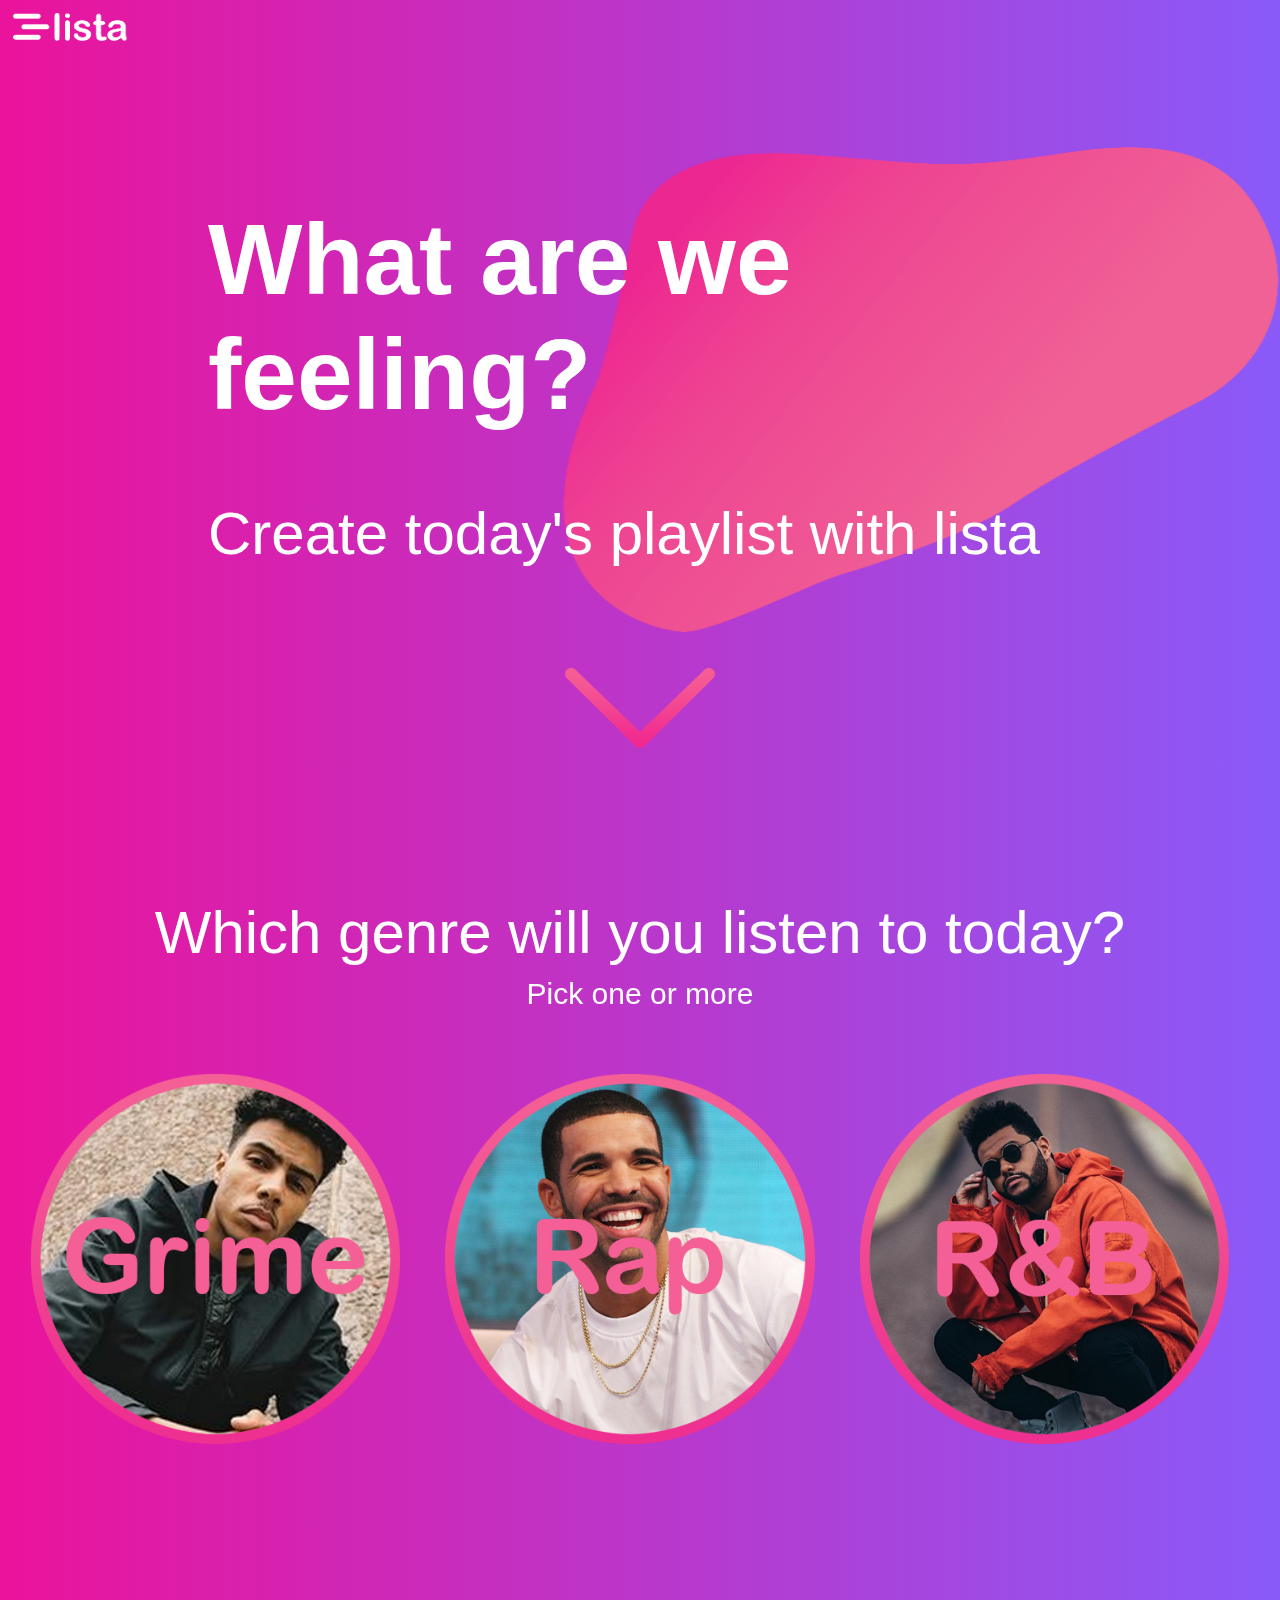
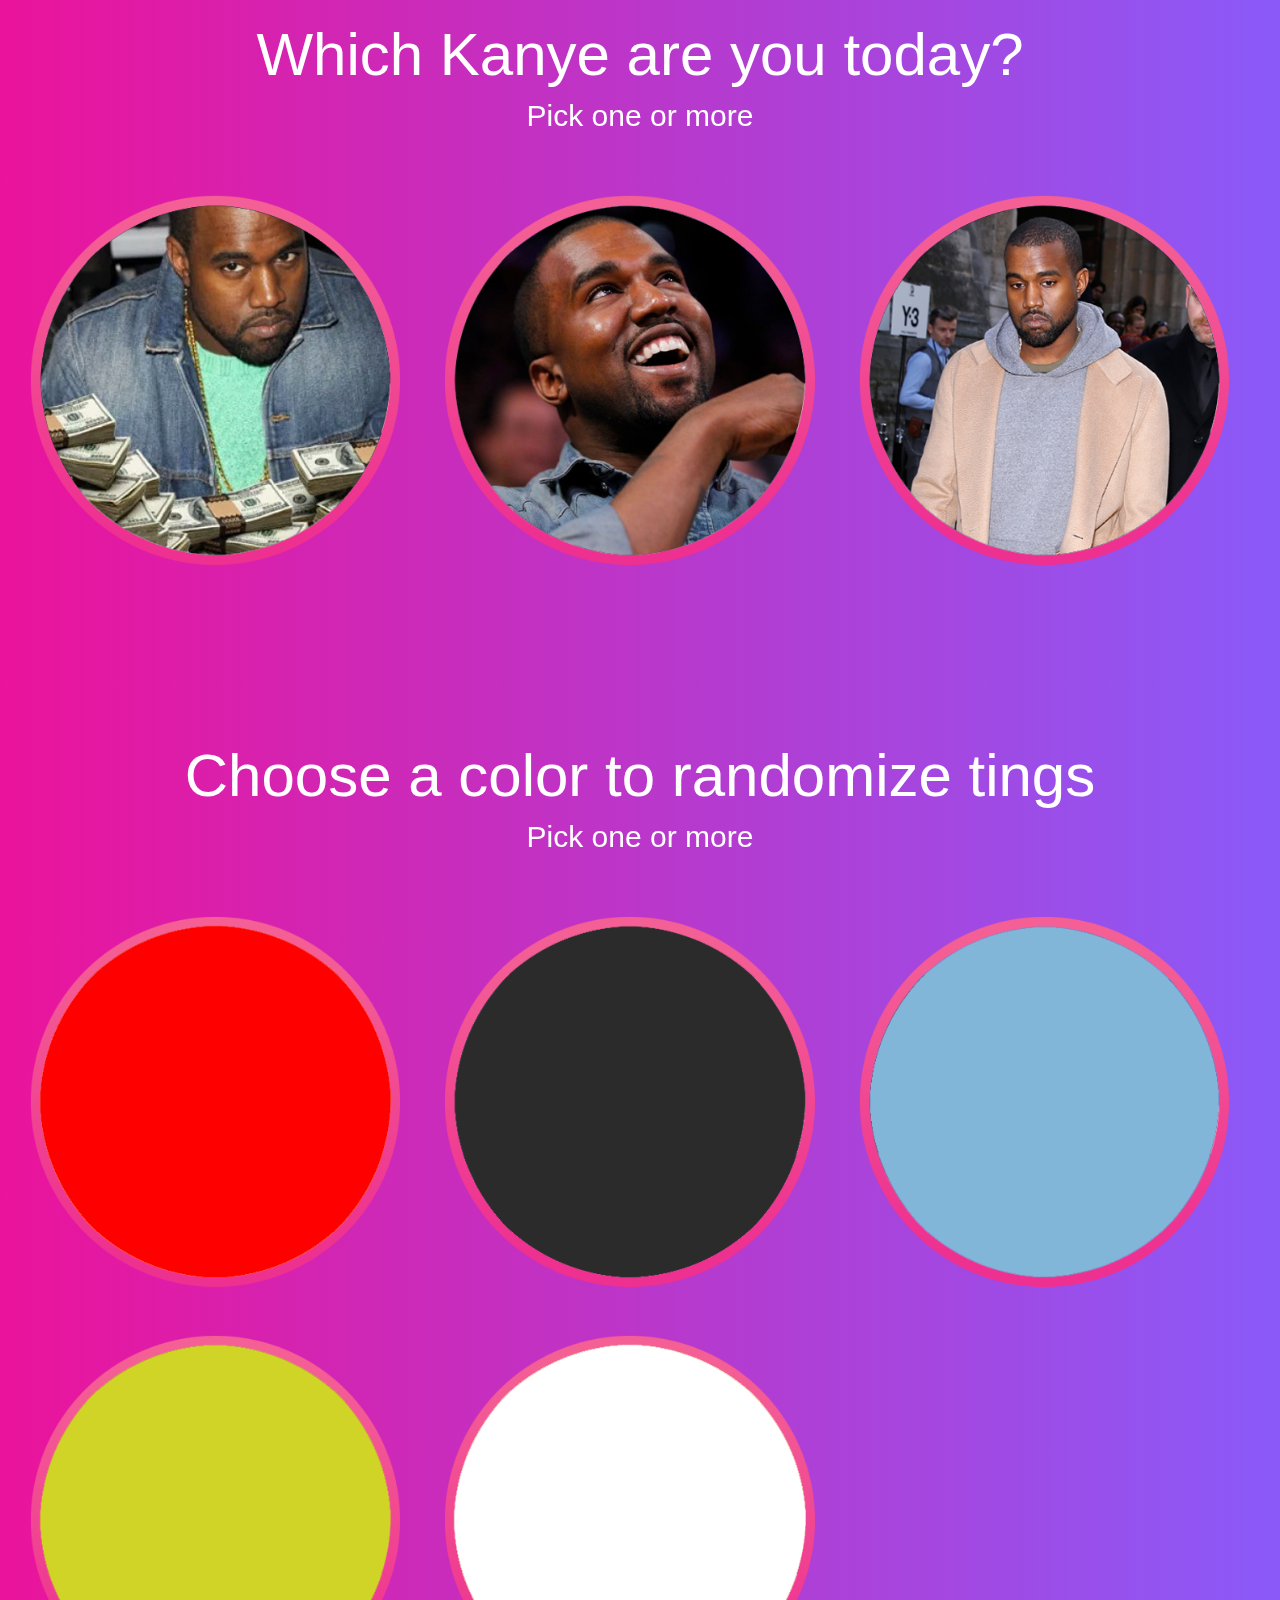
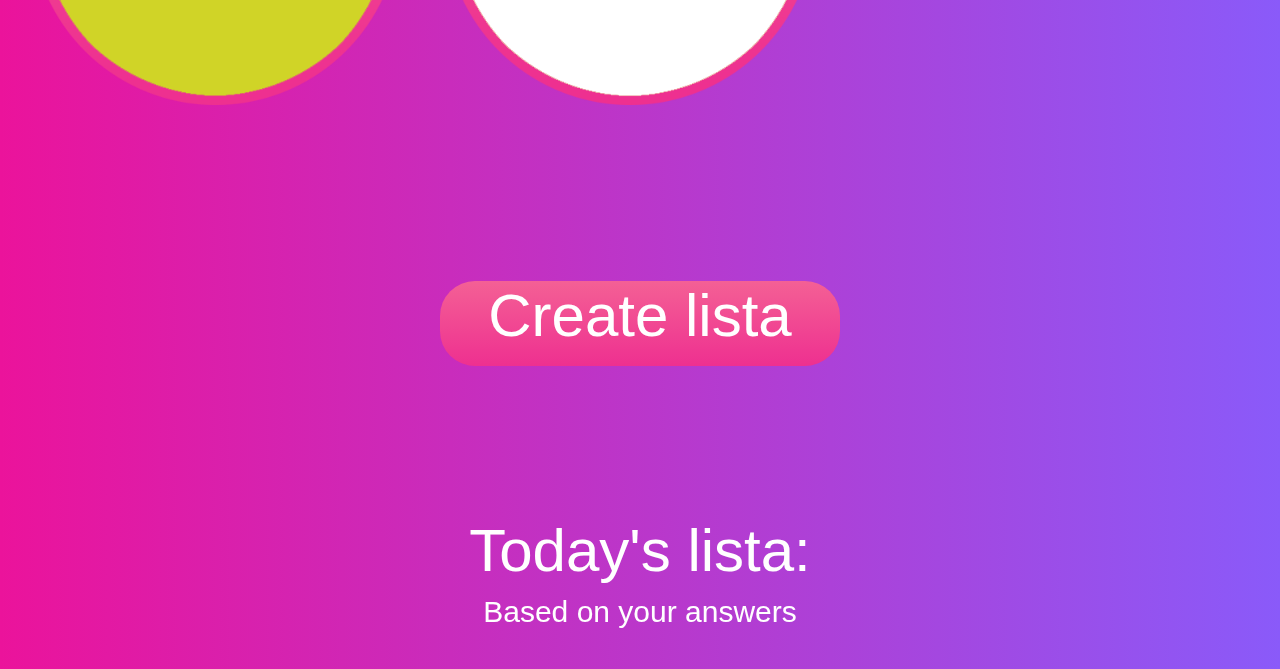
==== lista/index.html @ ac0efcd5 "created lista folder with html files" ====
<!DOCTYPE html>

<html>
  <head>
    <meta charset="utf-8"/>
    <title>lista</title>
    <meta name="description" content="" />
    <link rel="stylesheet" href="style.css"/>
    <link rel="icon" href="img/listafavi.png"/>
  </head>
  <body>
    <img src="img/listalogo.png" alt="logo" id="logo"/>
    <img src="img/listabg.png" alt="background image" id="bgblob"/>
    <div class="title">
      <h1> What are we <br> feeling? </h1>
    </div>
    <div class="subtitle">
      <h2> Create today's playlist with lista </h2>
    </div>
    <img src="img/arrow.png" alt="arrow pointing down" class="arrow"/>

    <h3> Which genre will you listen to today? </h3>
    <h4> Pick one or more </h4>
    <div class="genres">
      <div class="row">
        <div class="column">
          <img src="img/grime.png" alt="grime" style="width:100%">
        </div>
        <div class="column">
          <img src="img/rap.png" alt="rap" style="width:100%">
        </div>
        <div class="column">
          <img src="img/rnb.png" alt="r&b" style="width:100%">
        </div>
      </div>
    </div>

    <h3> Which Kanye are you today? </h3>
    <h4> Pick one or more </h4>
    <div class="whichye">
      <div class="row">
        <div class="column">
          <img src="img/coolye.png" alt="grime" style="width:100%">
        </div>
        <div class="column">
          <img src="img/happyye.png" alt="rap" style="width:100%">
        </div>
        <div class="column">
          <img src="img/sadye.png" alt="r&b" style="width:100%">
        </div>
      </div>
    </div>

      <h3> Choose a color to randomize tings </h3>
    <h4> Pick one or more </h4>
    <div class="colors">
      <div class="row">
        <div class="column">
          <img src="img/red.png" alt="red" style="width:100%">
        </div>
        <div class="column">
          <img src="img/black.png" alt="black" style="width:100%">
        </div>
        <div class="column">
          <img src="img/blue.png" alt="blue" style="width:100%">
        </div>
        <div class="column">
          <img src="img/yellow.png" alt="yellow" style="width:100%">
        </div>
        <div class="column">
          <img src="img/white.png" alt="white" style="width:100%">
        </div>
      </div>
    </div>
    
    <div class="btn">
      <h3> Create lista </h3>
    </div>

    <h3> Today's lista: </h3>
    <h4> Based on your answers </h4>

  </body>
  </body>
</html>
---- lista/style.css ----
body{
  background: linear-gradient(-90deg, #8a5af9, #eb139b);
  color: white;
  font-family: "Helvetica Neue", Helvetica, Arial, sans-serif;
}

#logo{
  width: 120px;
}

#bgblob{
  position: fixed;
  z-index: -1;
  max-width: 100%;
}

h1{
  margin-left: 200px;
  margin-top: 150px;
  font-size: 100px;
}

h2{
  margin-left: 200px;
  font-size: 60px;
  font-weight: lighter;
}

.arrow{
  display: block;
  width: 150px;
  margin-top: 100px;
  margin-left: auto;
  margin-right: auto;
}

h3{
  margin-top: 150px;
  text-align: center;
  font-size: 60px;
  font-weight: 500;
}

h4{
  margin-top: -50px;
  text-align: center;
  font-size: 30px;
  font-weight: lighter;
}

.column{
  float: left;
  width: 32%;
  padding: 5px;
}

.row::after{
  content: "";
  clear: both;
  display: table;
}

img:hover{
  opacity: 0.6;
}


.btn{
  background: linear-gradient(-180deg, #f46095, #ee3090);
  width: 400px;
  height: 85px;
  border-radius: 35px;
  margin-left: auto;
  margin-right: auto;
  margin-bottom: 100px;
}

.btn:hover{
  opacity: 0.9;
}
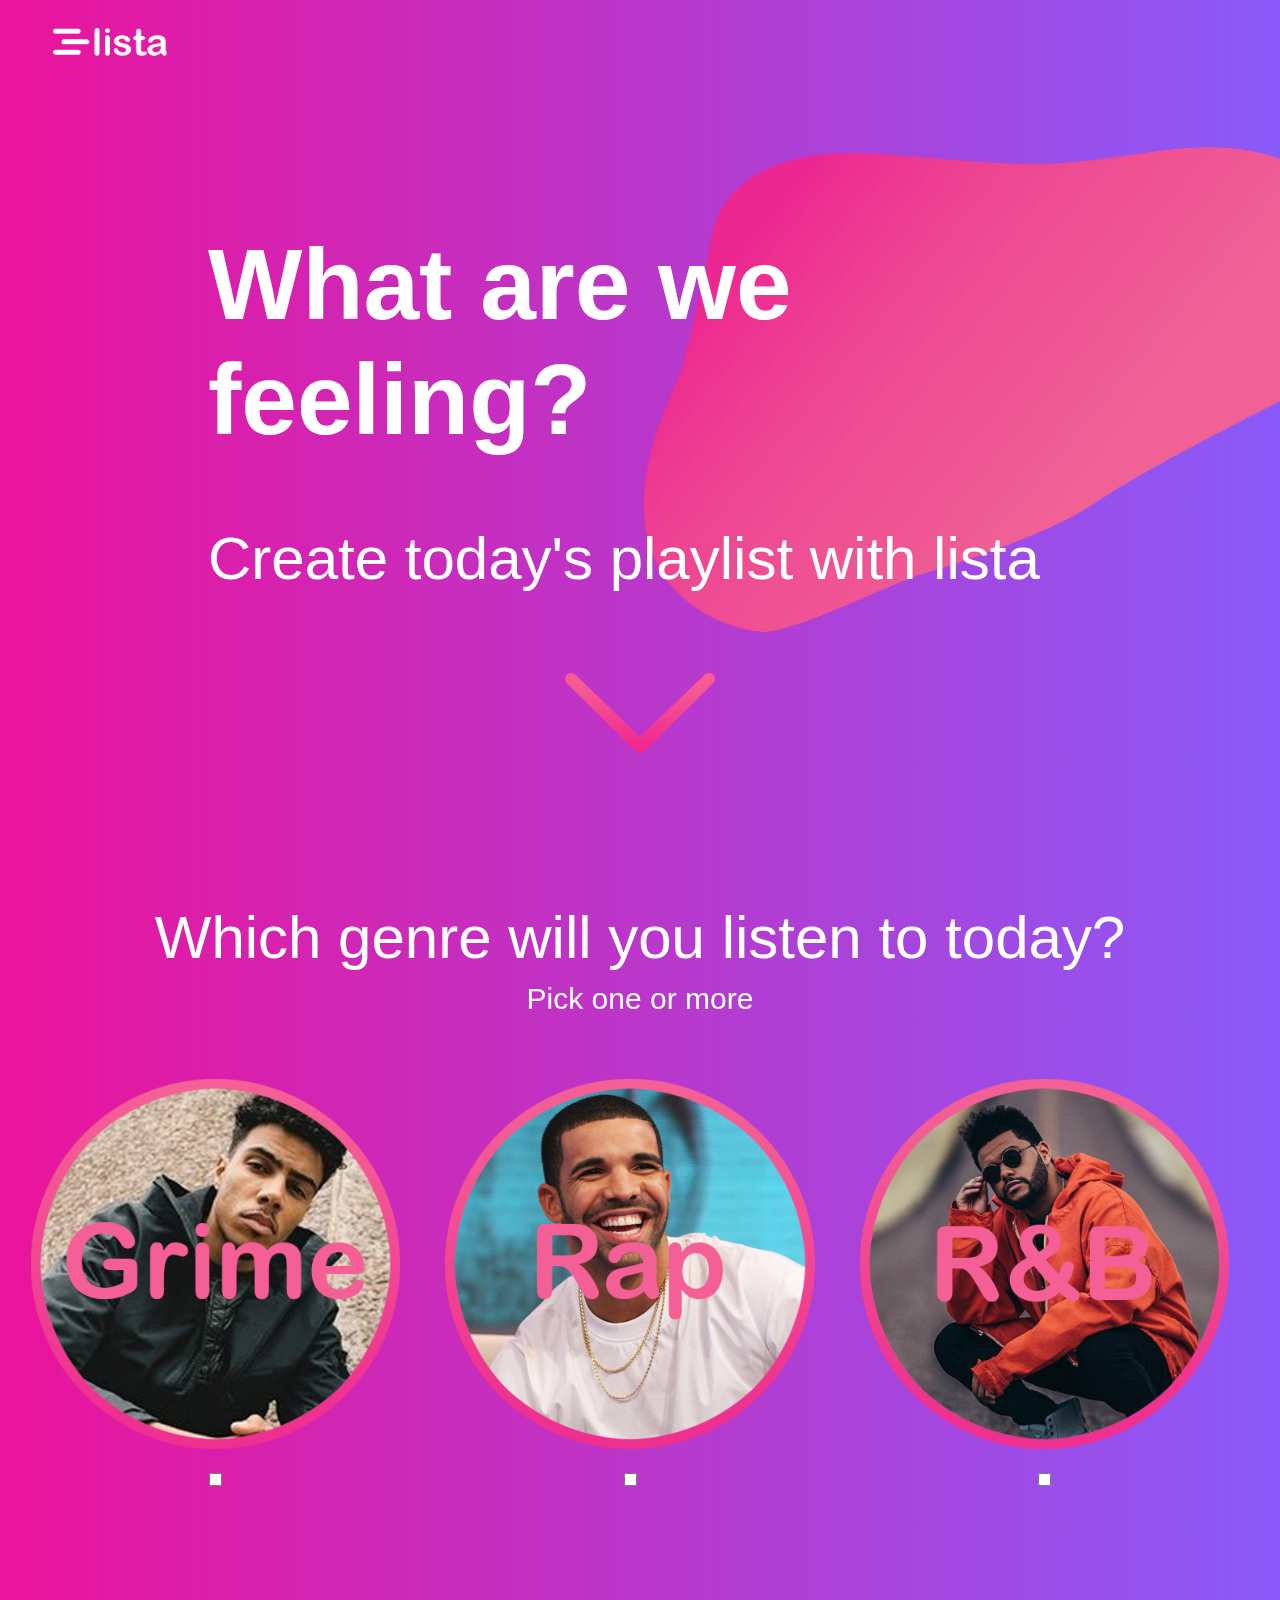
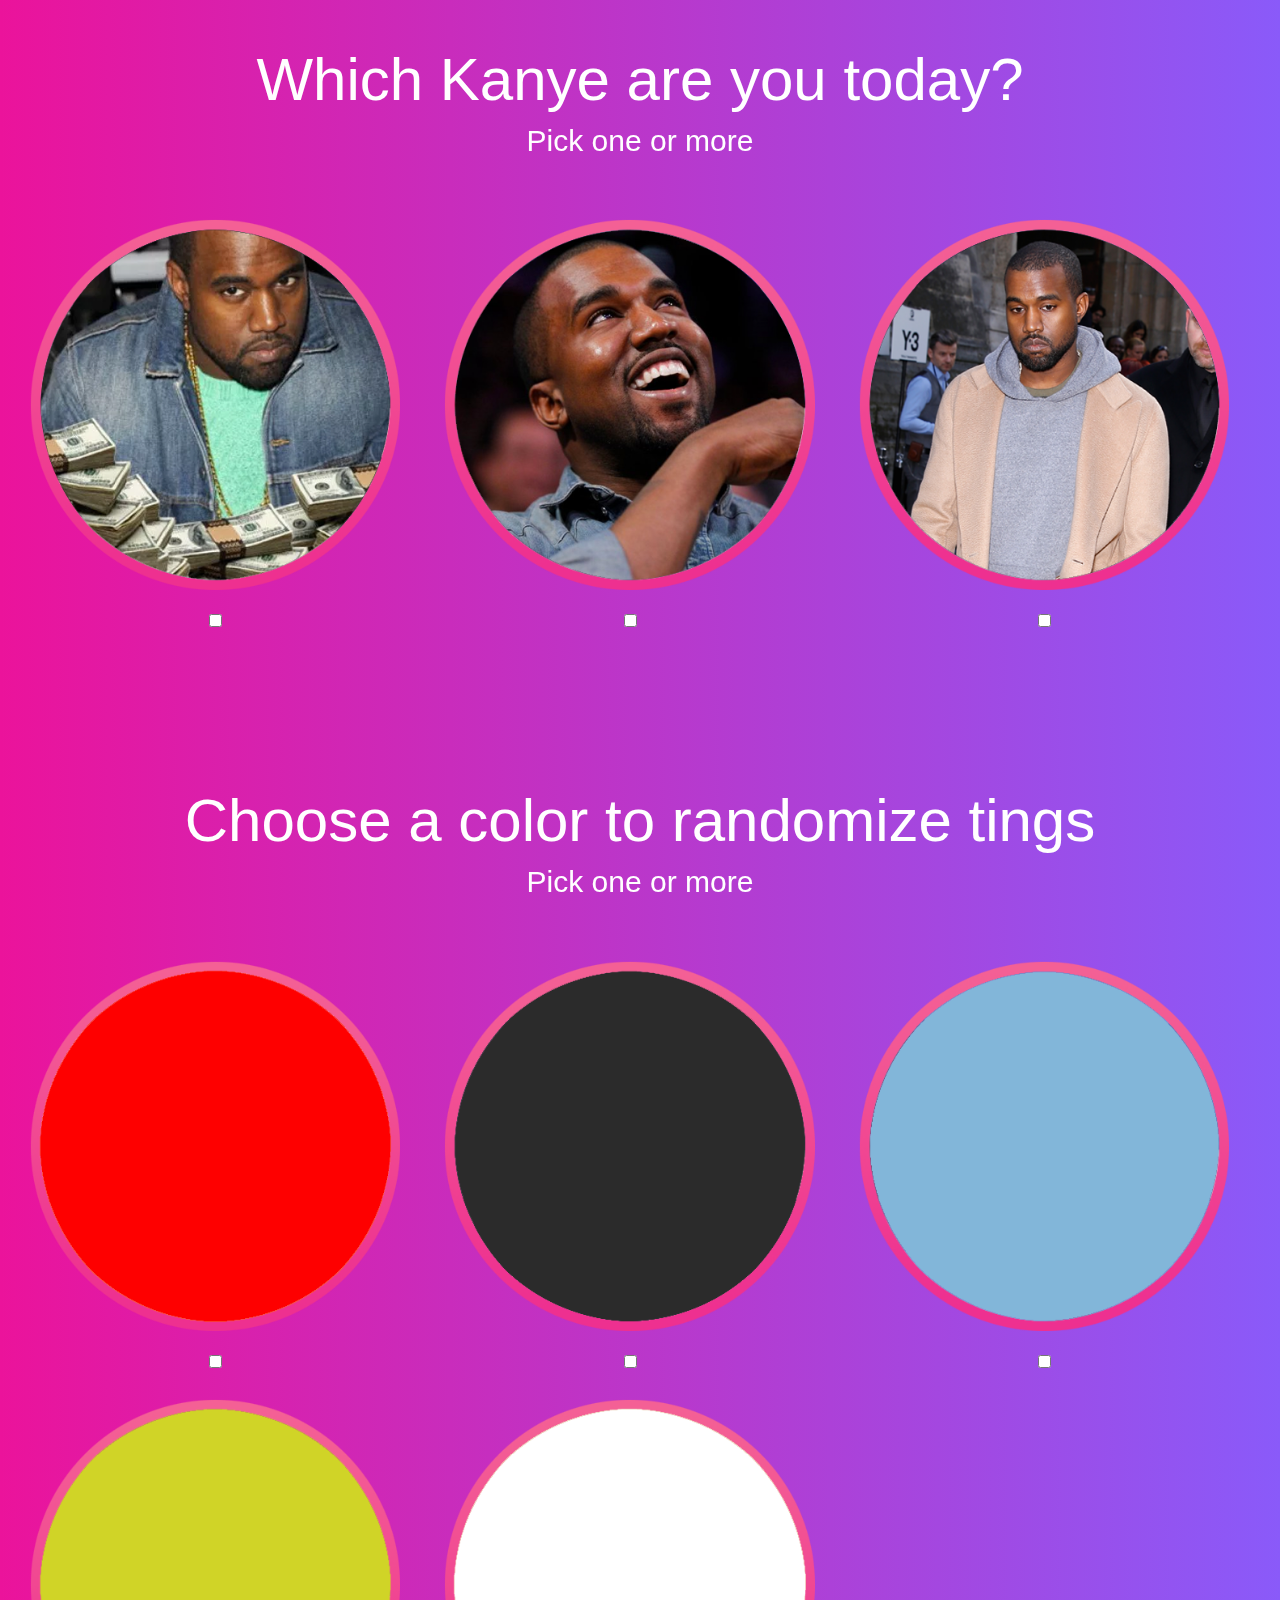
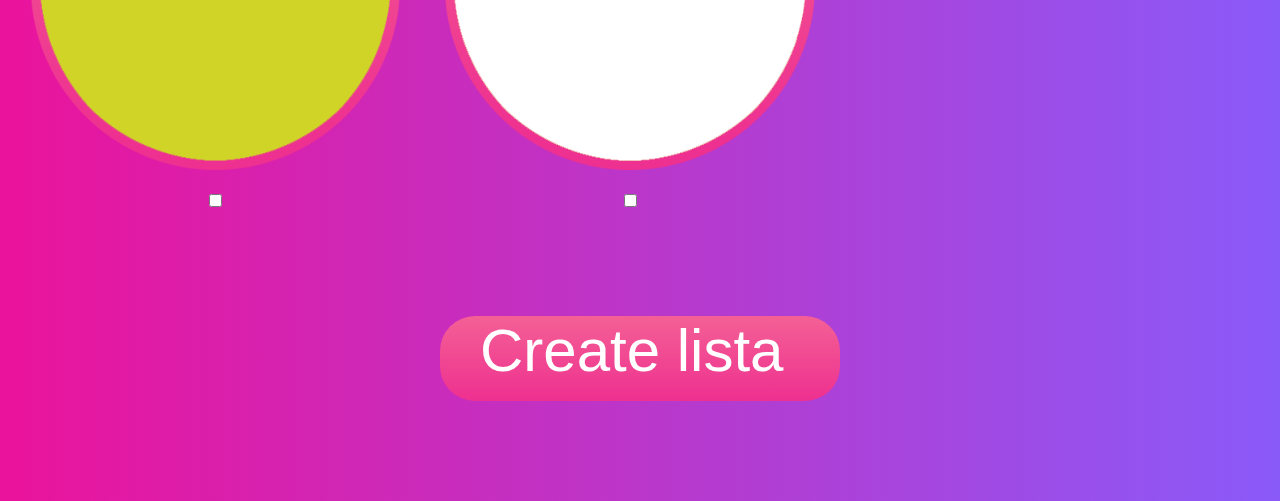
==== commit faaf7fdd: "created run.py" ====
--- a/lista/index.html
+++ b/lista/index.html
@@ -9,7 +9,9 @@
     <link rel="icon" href="img/listafavi.png"/>
   </head>
   <body>
-    <img src="img/listalogo.png" alt="logo" id="logo"/>
+    <a href="index.html">
+      <img src="img/listalogo.png" alt="logo" id="logo"/>
+    </a>
     <img src="img/listabg.png" alt="background image" id="bgblob"/>
     <div class="title">
       <h1> What are we <br> feeling? </h1>
@@ -25,12 +27,15 @@
       <div class="row">
         <div class="column">
           <img src="img/grime.png" alt="grime" style="width:100%">
+          <input type="checkbox" name="genre1" value="Grime">
         </div>
         <div class="column">
           <img src="img/rap.png" alt="rap" style="width:100%">
+          <input type="checkbox" name="genre2" value="Rap">
         </div>
         <div class="column">
           <img src="img/rnb.png" alt="r&b" style="width:100%">
+          <input type="checkbox" name="genre3" value="RNB">
         </div>
       </div>
     </div>
@@ -40,14 +45,18 @@
     <div class="whichye">
       <div class="row">
         <div class="column">
-          <img src="img/coolye.png" alt="grime" style="width:100%">
+          <img src="img/coolye.png" alt="cool kanye" style="width:100%">
+          <input type="checkbox" name="mood1" value="agressive">
         </div>
         <div class="column">
-          <img src="img/happyye.png" alt="rap" style="width:100%">
+          <img src="img/happyye.png" alt="happy kanye" style="width:100%">
+          <input type="checkbox" name="mood2" value="Happy">
         </div>
         <div class="column">
-          <img src="img/sadye.png" alt="r&b" style="width:100%">
+          <img src="img/sadye.png" alt="sad kanye" style="width:100%">
+          <input type="checkbox" name="mood1" value="Sad">
         </div>
+      </div>
       </div>
     </div>
 
@@ -57,29 +66,30 @@
       <div class="row">
         <div class="column">
           <img src="img/red.png" alt="red" style="width:100%">
+          <input type="checkbox" name="color1" value="Red">
         </div>
         <div class="column">
           <img src="img/black.png" alt="black" style="width:100%">
+          <input type="checkbox" name="color2" value="Black">
         </div>
         <div class="column">
           <img src="img/blue.png" alt="blue" style="width:100%">
+          <input type="checkbox" name="color3" value="Blue">
         </div>
         <div class="column">
           <img src="img/yellow.png" alt="yellow" style="width:100%">
+          <input type="checkbox" name="color4" value="Yellow">
         </div>
         <div class="column">
           <img src="img/white.png" alt="white" style="width:100%">
+          <input type="checkbox" name="color5" value="White">
         </div>
       </div>
     </div>
-    
-    <div class="btn">
-      <h3> Create lista </h3>
+
+    <div class="createbtn">
+      <a href="createdlista.html">Create lista</a>
     </div>
-
-    <h3> Today's lista: </h3>
-    <h4> Based on your answers </h4>
-
   </body>
   </body>
 </html>
--- a/lista/style.css
+++ b/lista/style.css
@@ -29,7 +29,7 @@
 .arrow{
   display: block;
   width: 150px;
-  margin-top: 100px;
+  margin-top: 80px;
   margin-left: auto;
   margin-right: auto;
 }
@@ -52,6 +52,7 @@
   float: left;
   width: 32%;
   padding: 5px;
+  text-align: center;
 }
 
 .row::after{
@@ -60,21 +61,42 @@
   display: table;
 }
 
-img:hover{
-  opacity: 0.6;
+
+a{
+  color: White;
+  padding: 40px;
+  text-align: center;
+  font-size: 60px;
+  font-weight: 500;
+  text-decoration: none;
 }
 
-
-.btn{
+.createbtn{
   background: linear-gradient(-180deg, #f46095, #ee3090);
   width: 400px;
   height: 85px;
+  margin-top: 100px;
   border-radius: 35px;
   margin-left: auto;
   margin-right: auto;
   margin-bottom: 100px;
 }
 
-.btn:hover{
-  opacity: 0.9;
+.createbtn:hover{
+  opacity: 0.6;
 }
+
+.recreatebtn{
+  background: linear-gradient(-180deg, #f46095, #ee3090);
+  width: 500px;
+  height: 85px;
+  margin-top: 100px;
+  border-radius: 35px;
+  margin-left: auto;
+  margin-right: auto;
+  margin-bottom: 100px;
+}
+
+.recreatebtn:hover{
+  opacity: 0.6;
+}
